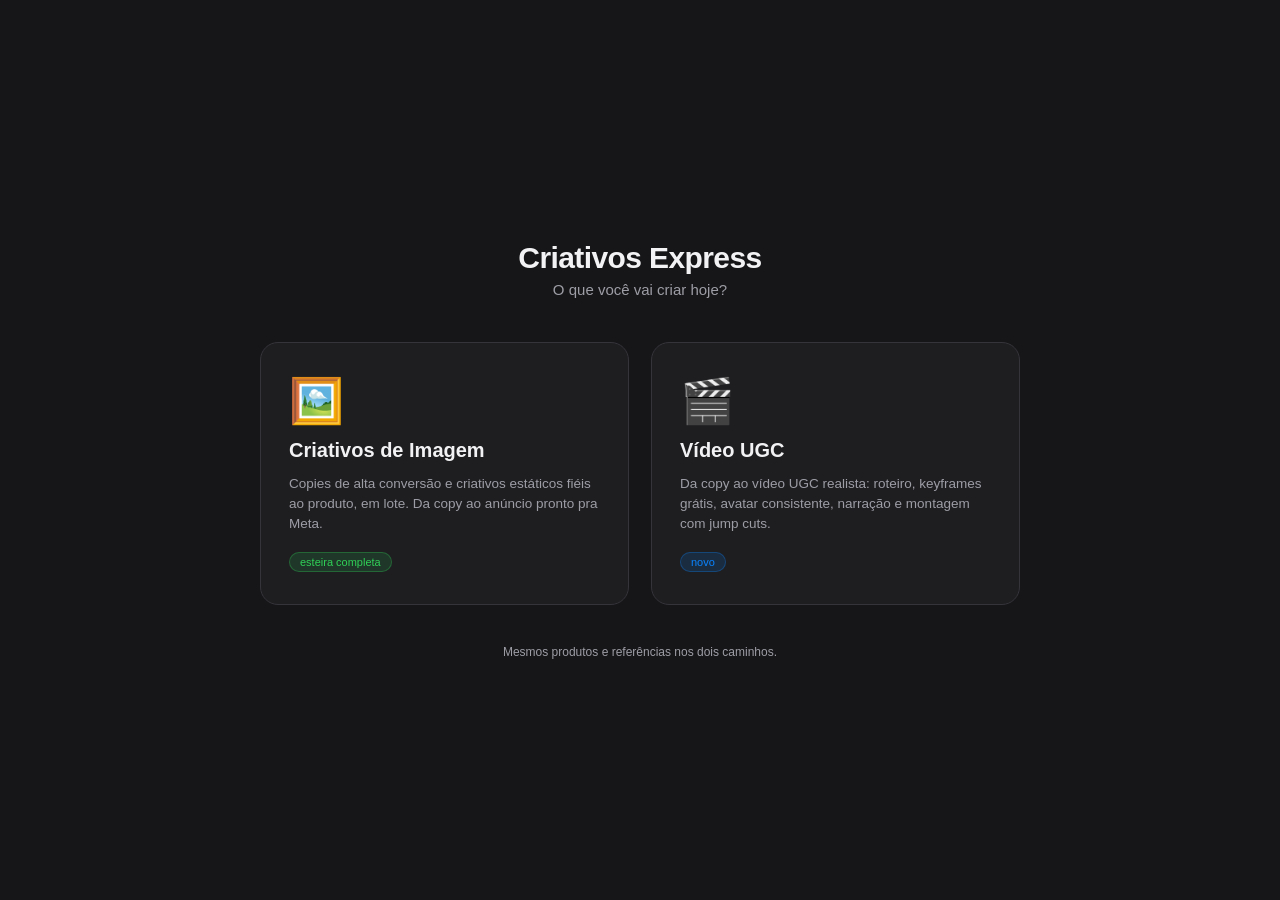
==== app/templates/landing.html @ f89fc7b2 "checkpoint: formatos estaticos WikiHow+Noticia, antes do trabalho de formatos de video" ====
<!DOCTYPE html>
<html lang="pt-BR">
<head>
<meta charset="UTF-8">
<meta name="viewport" content="width=device-width, initial-scale=1.0">
<title>Criativos Express</title>
<style>
  :root { --bg:#161618; --card:#1e1e21; --card2:#26262a; --borda:#34343a; --txt:#f2f2f4; --txt2:#9d9da6; --azul:#0a84ff; --verde:#30d158; }
  * { box-sizing:border-box; margin:0; padding:0; }
  body { background:var(--bg); color:var(--txt); min-height:100vh; display:flex; flex-direction:column;
    align-items:center; justify-content:center; padding:32px;
    font-family:-apple-system,"SF Pro Display","Segoe UI",sans-serif; }
  h1 { font-size:30px; font-weight:600; letter-spacing:-.02em; margin-bottom:6px; }
  .sub { color:var(--txt2); font-size:15px; margin-bottom:44px; }
  .cards { display:grid; grid-template-columns:1fr 1fr; gap:22px; max-width:760px; width:100%; }
  @media (max-width:720px){ .cards{ grid-template-columns:1fr; } }
  .card { background:var(--card); border:1px solid var(--borda); border-radius:18px; padding:32px 28px;
    text-decoration:none; color:inherit; transition:transform .15s, border-color .15s, background .15s;
    display:flex; flex-direction:column; gap:12px; }
  .card:hover { transform:translateY(-4px); border-color:var(--azul); background:var(--card2); }
  .icone { font-size:44px; }
  .card h2 { font-size:20px; font-weight:600; }
  .card p { color:var(--txt2); font-size:13.5px; line-height:1.5; }
  .tag { align-self:flex-start; margin-top:6px; font-size:11px; padding:3px 10px; border-radius:99px;
    background:rgba(48,209,88,.14); color:var(--verde); border:1px solid rgba(48,209,88,.3); }
  .tag.beta { background:rgba(10,132,255,.14); color:var(--azul); border-color:rgba(10,132,255,.3); }
  footer { margin-top:40px; color:var(--txt2); font-size:12px; }
</style>
</head>
<body>
  <h1>Criativos Express</h1>
  <div class="sub">O que você vai criar hoje?</div>
  <div class="cards">
    <a class="card" href="/imagem">
      <div class="icone">🖼️</div>
      <h2>Criativos de Imagem</h2>
      <p>Copies de alta conversão e criativos estáticos fiéis ao produto, em lote. Da copy ao anúncio pronto pra Meta.</p>
      <span class="tag">esteira completa</span>
    </a>
    <a class="card" href="/ugc">
      <div class="icone">🎬</div>
      <h2>Vídeo UGC</h2>
      <p>Da copy ao vídeo UGC realista: roteiro, keyframes grátis, avatar consistente, narração e montagem com jump cuts.</p>
      <span class="tag beta">novo</span>
    </a>
  </div>
  <footer>Mesmos produtos e referências nos dois caminhos.</footer>
</body>
</html>
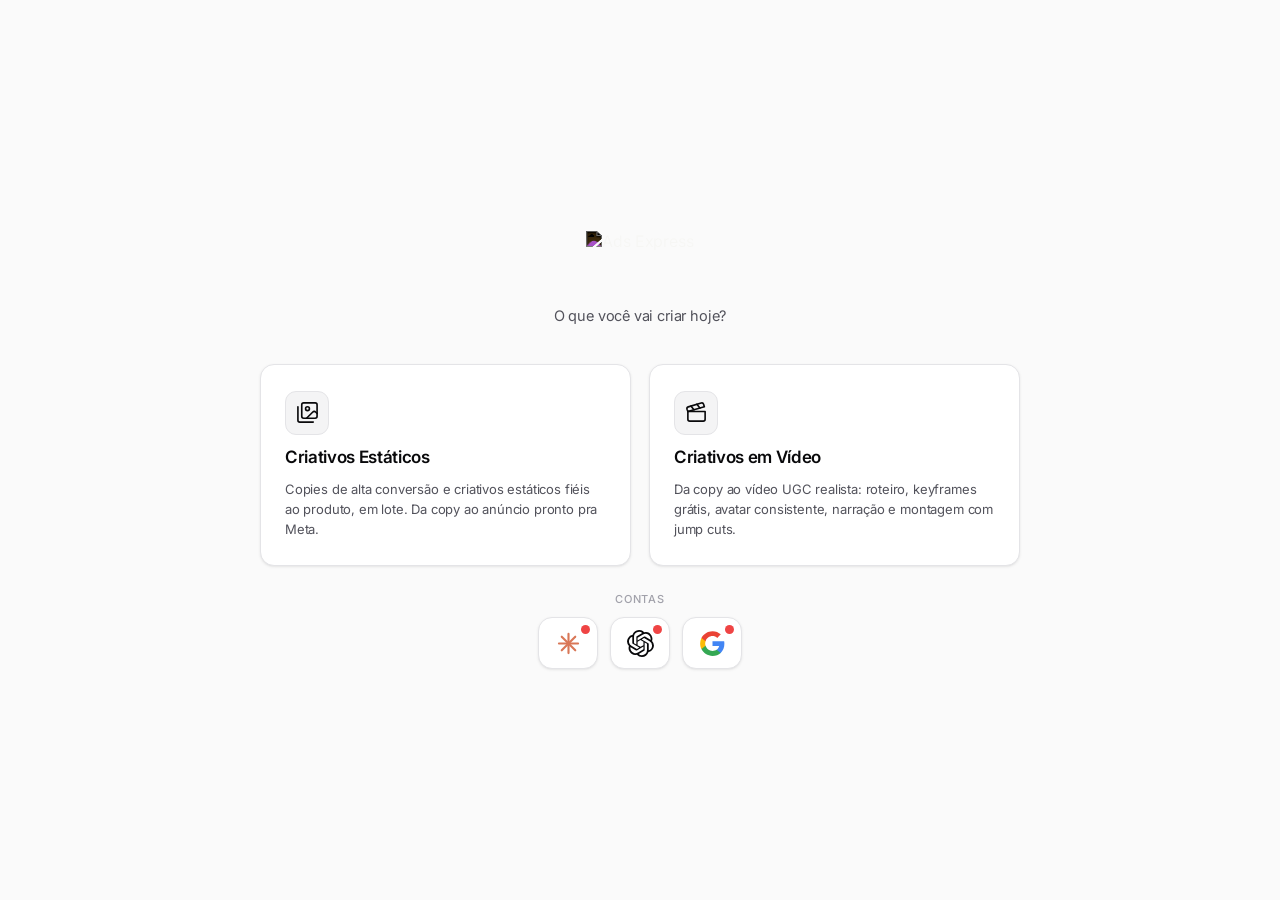
==== commit 9c76e9c1: "Sincroniza mudancas locais: novos formatos de video/estaticos, dados de produtos e assets Prepara o " ====
--- a/app/templates/landing.html
+++ b/app/templates/landing.html
@@ -3,47 +3,294 @@
 <head>
 <meta charset="UTF-8">
 <meta name="viewport" content="width=device-width, initial-scale=1.0">
-<title>Criativos Express</title>
+<title>Ads Express</title>
+<link rel="preconnect" href="https://fonts.googleapis.com">
+<link rel="preconnect" href="https://fonts.gstatic.com" crossorigin>
+<link rel="stylesheet" href="https://fonts.googleapis.com/css2?family=Inter:wght@400;500;600;700&display=swap">
 <style>
-  :root { --bg:#161618; --card:#1e1e21; --card2:#26262a; --borda:#34343a; --txt:#f2f2f4; --txt2:#9d9da6; --azul:#0a84ff; --verde:#30d158; }
+  :root {
+    --bg:#fafafa; --card:#ffffff; --card2:#f4f4f5; --border:#e4e4e7;
+    --txt:#09090b; --txt2:#52525b; --txt3:#a1a1aa; --accent:#18181b; --on-accent:#fafafa;
+    --fill:rgba(24,24,27,.05);
+    --shadow:0 1px 3px 0 rgba(9,9,11,.08), 0 1px 2px -1px rgba(9,9,11,.06);
+    --shadow-h:0 10px 30px -8px rgba(9,9,11,.16), 0 3px 8px -3px rgba(9,9,11,.08);
+  }
+  @media (prefers-color-scheme:dark){
+    :root {
+      --bg:#09090b; --card:#18181b; --card2:#1f1f23; --border:#27272a;
+      --txt:#fafafa; --txt2:#a1a1aa; --txt3:#71717a; --accent:#fafafa; --on-accent:#18181b;
+      --fill:rgba(250,250,250,.06);
+      --shadow:0 1px 3px 0 rgba(0,0,0,.4);
+      --shadow-h:0 12px 34px -8px rgba(0,0,0,.65), 0 3px 8px -3px rgba(0,0,0,.5);
+    }
+  }
   * { box-sizing:border-box; margin:0; padding:0; }
-  body { background:var(--bg); color:var(--txt); min-height:100vh; display:flex; flex-direction:column;
-    align-items:center; justify-content:center; padding:32px;
-    font-family:-apple-system,"SF Pro Display","Segoe UI",sans-serif; }
-  h1 { font-size:30px; font-weight:600; letter-spacing:-.02em; margin-bottom:6px; }
-  .sub { color:var(--txt2); font-size:15px; margin-bottom:44px; }
-  .cards { display:grid; grid-template-columns:1fr 1fr; gap:22px; max-width:760px; width:100%; }
+  body {
+    background:var(--bg); color:var(--txt); min-height:100vh;
+    display:flex; flex-direction:column; align-items:center; justify-content:center; padding:32px;
+    font-family:"Inter","Segoe UI Variable Display",-apple-system,BlinkMacSystemFont,"Segoe UI",system-ui,sans-serif;
+    letter-spacing:-.011em; -webkit-font-smoothing:antialiased;
+  }
+  .wordmark { height:62px; width:auto; display:block; margin-bottom:14px; }
+  @media (prefers-color-scheme:light){ .wordmark { filter:invert(1); } }
+  .sub { color:var(--txt2); font-size:14.5px; margin-bottom:40px; }
+  .cards { display:grid; grid-template-columns:1fr 1fr; gap:18px; max-width:760px; width:100%; }
   @media (max-width:720px){ .cards{ grid-template-columns:1fr; } }
-  .card { background:var(--card); border:1px solid var(--borda); border-radius:18px; padding:32px 28px;
-    text-decoration:none; color:inherit; transition:transform .15s, border-color .15s, background .15s;
-    display:flex; flex-direction:column; gap:12px; }
-  .card:hover { transform:translateY(-4px); border-color:var(--azul); background:var(--card2); }
-  .icone { font-size:44px; }
-  .card h2 { font-size:20px; font-weight:600; }
-  .card p { color:var(--txt2); font-size:13.5px; line-height:1.5; }
-  .tag { align-self:flex-start; margin-top:6px; font-size:11px; padding:3px 10px; border-radius:99px;
-    background:rgba(48,209,88,.14); color:var(--verde); border:1px solid rgba(48,209,88,.3); }
-  .tag.beta { background:rgba(10,132,255,.14); color:var(--azul); border-color:rgba(10,132,255,.3); }
-  footer { margin-top:40px; color:var(--txt2); font-size:12px; }
+  .card {
+    background:var(--card); border:1px solid var(--border); border-radius:14px; padding:26px 24px;
+    text-decoration:none; color:inherit; box-shadow:var(--shadow);
+    transition:transform .16s cubic-bezier(.16,1,.3,1), border-color .16s, box-shadow .16s;
+    display:flex; flex-direction:column; gap:12px;
+  }
+  .card:hover { transform:translateY(-2px); border-color:var(--txt3); box-shadow:var(--shadow-h); }
+  .icone {
+    width:44px; height:44px; display:grid; place-items:center; border-radius:11px;
+    background:var(--card2); border:1px solid var(--border); color:var(--txt);
+  }
+  .icone svg { width:23px; height:23px; }
+  .card h2 { font-size:17px; font-weight:600; letter-spacing:-.02em; }
+  .card p { color:var(--txt2); font-size:13px; line-height:1.55; }
+  .tag {
+    align-self:flex-start; margin-top:6px; font-size:11px; font-weight:500;
+    padding:3px 10px; border-radius:999px; background:var(--fill); color:var(--txt2);
+    border:1px solid var(--border);
+  }
+  .tag.beta { background:var(--accent); color:var(--on-accent); border-color:transparent; font-weight:600; }
+  footer { margin-top:38px; color:var(--txt3); font-size:12px; }
+
+  /* --- Logins compactos (Claude / ChatGPT / Google) --- */
+  .logins { display:flex; flex-direction:column; align-items:center; gap:11px; margin-top:26px; }
+  .logins-titulo {
+    font-size:11px; font-weight:500; color:var(--txt3);
+    text-transform:uppercase; letter-spacing:.07em;
+  }
+  .login-row { display:flex; gap:12px; }
+  .login-btn {
+    position:relative; width:60px; height:52px; padding:0; display:grid; place-items:center;
+    background:var(--card); border:1px solid var(--border); border-radius:14px; cursor:pointer;
+    box-shadow:var(--shadow);
+    transition:transform .16s cubic-bezier(.16,1,.3,1), border-color .16s, box-shadow .16s;
+  }
+  .login-btn:hover { transform:translateY(-2px); border-color:var(--txt3); box-shadow:var(--shadow-h); }
+  .login-btn svg { width:27px; height:27px; display:block; }
+  .login-dot {
+    position:absolute; top:7px; right:7px; width:9px; height:9px; border-radius:50%;
+    background:var(--txt3); box-shadow:0 0 0 2px var(--card); transition:background .2s;
+  }
+  .login-btn[data-ok="1"] .login-dot { background:#22c55e; }
+  .login-btn[data-ok="0"] .login-dot { background:#ef4444; }
+
+  /* --- Modal (projeto Google Cloud) + toast --- */
+  .modal-overlay {
+    position:fixed; inset:0; z-index:50; display:flex; align-items:center; justify-content:center;
+    padding:20px; background:rgba(0,0,0,.55); backdrop-filter:blur(6px); -webkit-backdrop-filter:blur(6px);
+    animation:fade .18s ease;
+  }
+  .modal-overlay[hidden] { display:none; }
+  @keyframes fade { from{opacity:0} to{opacity:1} }
+  .modal {
+    width:min(420px, 100%); background:var(--card); border:1px solid var(--border);
+    border-radius:16px; padding:24px; box-shadow:var(--shadow-h); text-align:left;
+    animation:pop .22s cubic-bezier(.16,1,.3,1);
+  }
+  @keyframes pop { from{opacity:0; transform:translateY(8px) scale(.98)} to{opacity:1; transform:none} }
+  .modal-ico {
+    width:40px; height:40px; border-radius:11px; background:var(--card2); border:1px solid var(--border);
+    display:grid; place-items:center; margin-bottom:14px; color:var(--txt);
+  }
+  .modal-ico svg { width:22px; height:22px; }
+  .modal h3 { font-size:17px; font-weight:600; letter-spacing:-.02em; margin-bottom:6px; }
+  .modal p { font-size:13px; color:var(--txt2); line-height:1.55; margin-bottom:16px; }
+  .modal p code { font-family:ui-monospace,"Cascadia Code",Consolas,monospace; font-size:12px;
+    background:var(--fill); padding:1px 5px; border-radius:5px; }
+  .modal input {
+    width:100%; background:var(--card2); border:1px solid var(--border); border-radius:10px;
+    padding:11px 13px; color:var(--txt); font:inherit; font-size:14px; outline:none;
+    transition:border-color .15s, box-shadow .15s;
+  }
+  .modal input:focus { border-color:var(--txt3); box-shadow:0 0 0 3px var(--fill); }
+  .modal input::placeholder { color:var(--txt3); }
+  .modal-erro { font-size:12.5px; color:#ef4444; margin-top:8px; }
+  .modal-acoes { display:flex; justify-content:flex-end; gap:9px; margin-top:18px; }
+  .mbtn {
+    appearance:none; border:1px solid transparent; cursor:pointer; font:inherit; font-size:13.5px;
+    font-weight:600; padding:9px 16px; border-radius:10px; background:var(--accent); color:var(--on-accent);
+    transition:transform .14s, opacity .14s;
+  }
+  .mbtn:hover { transform:translateY(-1px); }
+  .mbtn.ghost { background:transparent; border-color:var(--border); color:var(--txt2); font-weight:500; }
+  .mbtn.ghost:hover { color:var(--txt); border-color:var(--txt3); }
+  .toast {
+    position:fixed; left:50%; bottom:26px; transform:translate(-50%,20px); z-index:60;
+    background:var(--card); border:1px solid var(--border); color:var(--txt);
+    padding:11px 18px; border-radius:12px; font-size:13.5px; box-shadow:var(--shadow-h);
+    opacity:0; pointer-events:none; transition:opacity .2s, transform .2s; max-width:80vw;
+  }
+  .toast.show { opacity:1; transform:translate(-50%,0); }
+  .toast[data-ok="0"] { border-color:rgba(239,68,68,.55); }
 </style>
 </head>
 <body>
-  <h1>Criativos Express</h1>
+  <img class="wordmark" src="/static/ads-express.png?v=2" alt="Ads Express">
   <div class="sub">O que você vai criar hoje?</div>
   <div class="cards">
     <a class="card" href="/imagem">
-      <div class="icone">🖼️</div>
-      <h2>Criativos de Imagem</h2>
+      <div class="icone">
+        <svg viewBox="0 0 24 24" fill="none" stroke="currentColor" stroke-width="1.7"
+          stroke-linecap="round" stroke-linejoin="round" aria-hidden="true">
+          <path d="M18 22H4a2 2 0 0 1-2-2V6"/>
+          <path d="m22 13-1.296-1.296a2.41 2.41 0 0 0-3.408 0L11 18"/>
+          <circle cx="12" cy="8" r="2"/>
+          <rect width="16" height="16" x="6" y="2" rx="2"/>
+        </svg>
+      </div>
+      <h2>Criativos Estáticos</h2>
       <p>Copies de alta conversão e criativos estáticos fiéis ao produto, em lote. Da copy ao anúncio pronto pra Meta.</p>
-      <span class="tag">esteira completa</span>
     </a>
     <a class="card" href="/ugc">
-      <div class="icone">🎬</div>
-      <h2>Vídeo UGC</h2>
+      <div class="icone">
+        <svg viewBox="0 0 24 24" fill="none" stroke="currentColor" stroke-width="1.7"
+          stroke-linecap="round" stroke-linejoin="round" aria-hidden="true">
+          <path d="M20.2 6 3 11l-.9-2.4c-.3-1.1.3-2.2 1.3-2.5l13.5-4c1.1-.3 2.2.3 2.5 1.3Z"/>
+          <path d="m6.2 5.3 3.1 3.9"/>
+          <path d="m12.4 3.4 3.1 4"/>
+          <path d="M3 11h18v8a2 2 0 0 1-2 2H5a2 2 0 0 1-2-2Z"/>
+        </svg>
+      </div>
+      <h2>Criativos em Vídeo</h2>
       <p>Da copy ao vídeo UGC realista: roteiro, keyframes grátis, avatar consistente, narração e montagem com jump cuts.</p>
-      <span class="tag beta">novo</span>
     </a>
   </div>
-  <footer>Mesmos produtos e referências nos dois caminhos.</footer>
+
+  <div class="logins">
+    <div class="logins-titulo">Contas</div>
+    <div class="login-row" id="login-row">
+      <button class="login-btn" data-tool="claude" data-ok="0" title="Claude">
+        <span class="login-dot"></span>
+        <svg viewBox="0 0 24 24" fill="none" stroke="#D97757" stroke-width="1.9" stroke-linecap="round" aria-hidden="true">
+          <line x1="12" y1="3.5" x2="12" y2="20.5"/><line x1="3.5" y1="12" x2="20.5" y2="12"/>
+          <line x1="6" y1="6" x2="18" y2="18"/><line x1="18" y1="6" x2="6" y2="18"/>
+        </svg>
+      </button>
+      <button class="login-btn" data-tool="codex" data-ok="0" title="ChatGPT">
+        <span class="login-dot"></span>
+        <svg viewBox="0 0 24 24" fill="currentColor" style="color:var(--txt)" aria-hidden="true">
+          <path d="M22.28 9.82a5.98 5.98 0 0 0-.52-4.91 6.05 6.05 0 0 0-6.51-2.9A6.07 6.07 0 0 0 4.98 4.18a5.98 5.98 0 0 0-4 2.9 6.05 6.05 0 0 0 .74 7.1 5.98 5.98 0 0 0 .51 4.91 6.05 6.05 0 0 0 6.52 2.9A5.98 5.98 0 0 0 13.26 24a6.06 6.06 0 0 0 5.77-4.21 5.99 5.99 0 0 0 4-2.9 6.06 6.06 0 0 0-.75-7.07zm-9.02 12.61a4.48 4.48 0 0 1-2.88-1.04l.14-.08 4.78-2.76a.79.79 0 0 0 .39-.68v-6.74l2.02 1.17a.07.07 0 0 1 .04.05v5.58a4.5 4.5 0 0 1-4.49 4.5zM3.6 18.3a4.47 4.47 0 0 1-.53-3.01l.14.08 4.78 2.76a.77.77 0 0 0 .78 0l5.84-3.37v2.33a.08.08 0 0 1-.03.06L9.74 19.95a4.5 4.5 0 0 1-6.14-1.65zM2.34 7.9a4.49 4.49 0 0 1 2.37-1.98v5.68a.77.77 0 0 0 .39.68l5.81 3.35-2.02 1.17a.08.08 0 0 1-.07 0l-4.83-2.79A4.5 4.5 0 0 1 2.34 7.9zm16.6 3.86-5.84-3.4L15.12 7.2a.08.08 0 0 1 .07 0l4.83 2.79a4.49 4.49 0 0 1-.68 8.1v-5.68a.79.79 0 0 0-.4-.67zm2.01-3.02-.14-.09-4.77-2.78a.78.78 0 0 0-.79 0L9.41 9.23V6.9a.07.07 0 0 1 .03-.06l4.83-2.79a4.5 4.5 0 0 1 6.68 4.66zM8.31 12.86l-2.02-1.16a.08.08 0 0 1-.04-.06V6.07a4.5 4.5 0 0 1 7.38-3.45l-.14.08L8.7 5.46a.79.79 0 0 0-.39.68zm1.1-2.37 2.6-1.5 2.61 1.5v3l-2.6 1.5-2.6-1.5z"/>
+        </svg>
+      </button>
+      <button class="login-btn" data-tool="gcloud" data-ok="0" title="Google Cloud">
+        <span class="login-dot"></span>
+        <svg viewBox="0 0 48 48" aria-hidden="true">
+          <path fill="#4285F4" d="M45.12 24.5c0-1.56-.14-3.06-.4-4.5H24v8.51h11.84c-.51 2.75-2.06 5.08-4.39 6.64v5.52h7.11c4.16-3.83 6.56-9.47 6.56-16.17z"/>
+          <path fill="#34A853" d="M24 46c5.94 0 10.92-1.97 14.56-5.33l-7.11-5.52c-1.97 1.32-4.49 2.1-7.45 2.1-5.73 0-10.58-3.87-12.31-9.07H4.34v5.7C7.96 41.07 15.4 46 24 46z"/>
+          <path fill="#FBBC05" d="M11.69 28.18C11.25 26.86 11 25.45 11 24s.25-2.86.69-4.18v-5.7H4.34C2.85 17.09 2 20.45 2 24s.85 6.91 2.34 9.88l7.35-5.7z"/>
+          <path fill="#EA4335" d="M24 10.75c3.23 0 6.13 1.11 8.41 3.29l6.31-6.31C34.91 4.18 29.93 2 24 2 15.4 2 7.96 6.93 4.34 14.12l7.35 5.7c1.73-5.2 6.58-9.07 12.31-9.07z"/>
+        </svg>
+      </button>
+    </div>
+  </div>
+
+  <div class="modal-overlay" id="veoModal" hidden>
+    <div class="modal" role="dialog" aria-modal="true">
+      <div class="modal-ico">
+        <svg viewBox="0 0 24 24" fill="none" stroke="currentColor" stroke-width="1.7" stroke-linecap="round" stroke-linejoin="round">
+          <path d="M17.5 19a4.5 4.5 0 0 0 .36-8.99A6 6 0 0 0 6.3 9.2 4 4 0 0 0 7 17h10.5Z"/>
+        </svg>
+      </div>
+      <h3>Projeto do Google Cloud</h3>
+      <p>Cole o <b>ID do projeto</b> (o "Código" no console, ex.: <code>project-…</code>). É usado pra gerar vídeo com Veo/Omni.</p>
+      <input id="veoInput" type="text" placeholder="project-xxxxxxxx" autocomplete="off" spellcheck="false">
+      <div class="modal-erro" id="veoErro"></div>
+      <div class="modal-acoes">
+        <button class="mbtn ghost" id="veoCancel">Cancelar</button>
+        <button class="mbtn" id="veoOk">Salvar</button>
+      </div>
+    </div>
+  </div>
+  <div class="toast" id="toast" data-ok="1"></div>
+
+  <script>
+    const NOMES = {claude:"Claude", codex:"ChatGPT", gcloud:"Google Cloud"};
+    let veoOk = true, STATUS = {};   // gcloud também precisa do VEO_PROJECT pro vídeo
+    function estadoDe(tool, st){
+      if(!st) return {ok:false, txt:"verificando…"};
+      if(tool === "gcloud"){
+        if(!st.instalado) return {ok:false, txt:"clique p/ instalar o SDK"};
+        if(!st.conectado) return {ok:false, txt:"clique p/ conectar"};
+        if(!veoOk)        return {ok:false, txt:"clique p/ informar o projeto"};
+        return {ok:true, txt:"conectado"};
+      }
+      if(!st.instalado) return {ok:false, txt:"instale pelo Setup"};
+      if(!st.conectado) return {ok:false, txt:"clique p/ conectar"};
+      return {ok:true, txt:"conectado"};
+    }
+    function pintar(){
+      document.querySelectorAll(".login-btn").forEach(btn => {
+        const tool = btn.dataset.tool, e = estadoDe(tool, STATUS[tool]);
+        btn.dataset.ok = e.ok ? "1" : "0";
+        btn.title = NOMES[tool] + " — " + e.txt;   // hover mostra o detalhe
+      });
+    }
+    async function checarVeo(){
+      try { const r = await fetch("/api/veo_project"); veoOk = !!(await r.json()).veo_project; }
+      catch(e){ veoOk = true; }
+    }
+    async function carregar(){
+      try {
+        await checarVeo();
+        STATUS = await (await fetch("/api/logins")).json();
+        pintar();
+      } catch(e){ /* servidor subindo ainda; tenta de novo no foco */ }
+    }
+    function toast(msg, ok = true){
+      const t = document.getElementById("toast");
+      t.textContent = msg; t.dataset.ok = ok ? "1" : "0"; t.classList.add("show");
+      clearTimeout(t._t); t._t = setTimeout(() => t.classList.remove("show"), 3600);
+    }
+    function abrirVeo(){
+      document.getElementById("veoErro").textContent = "";
+      document.getElementById("veoInput").value = "";
+      document.getElementById("veoModal").hidden = false;
+      setTimeout(() => document.getElementById("veoInput").focus(), 40);
+    }
+    function fecharVeo(){ document.getElementById("veoModal").hidden = true; }
+    async function salvarVeo(){
+      const pid = document.getElementById("veoInput").value.trim();
+      if(!pid){ document.getElementById("veoErro").textContent = "Cole o ID do projeto."; return; }
+      const res = await (await fetch("/api/veo_project", {method:"POST",
+        headers:{"Content-Type":"application/json"}, body: JSON.stringify({veo_project: pid})})).json();
+      if(res.ok){ veoOk = true; fecharVeo(); toast("Projeto salvo — vídeo pronto ✓"); carregar(); }
+      else document.getElementById("veoErro").textContent = res.msg || "Não consegui salvar o projeto.";
+    }
+    function pedirVeoProject(){ abrirVeo(); }   // abre o modal estilizado (não o prompt nativo)
+    document.getElementById("login-row").addEventListener("click", async (ev) => {
+      const btn = ev.target.closest(".login-btn"); if(!btn) return;
+      const tool = btn.dataset.tool, st = STATUS[tool] || {};
+      // gcloud conectado mas sem projeto: pede só o projeto (não re-loga).
+      if(tool === "gcloud" && st.conectado && !veoOk){ await pedirVeoProject(); return; }
+      try {
+        const res = await (await fetch("/api/login/" + tool, {method:"POST"})).json();
+        if(res.msg) toast(res.msg, res.ok !== false);
+        // gcloud recém-conectado sem projeto: já emenda o pedido do VEO_PROJECT.
+        if(tool === "gcloud" && res.ok && res.acao !== "instalar"){
+          setTimeout(async () => { await checarVeo(); if(!veoOk) pedirVeoProject(); }, 8000);
+        }
+      } catch(e){}
+      setTimeout(carregar, 6000);
+    });
+    // Reconsulta quando a janela volta ao foco (usuário terminou o login no browser).
+    // Fiação do modal do projeto Google Cloud.
+    document.getElementById("veoOk").addEventListener("click", salvarVeo);
+    document.getElementById("veoCancel").addEventListener("click", fecharVeo);
+    document.getElementById("veoModal").addEventListener("click", (e) => {
+      if(e.target.id === "veoModal") fecharVeo();   // clicar fora fecha
+    });
+    document.getElementById("veoInput").addEventListener("keydown", (e) => {
+      if(e.key === "Enter") salvarVeo();
+      else if(e.key === "Escape") fecharVeo();
+    });
+    window.addEventListener("focus", carregar);
+    carregar();
+  </script>
 </body>
 </html>
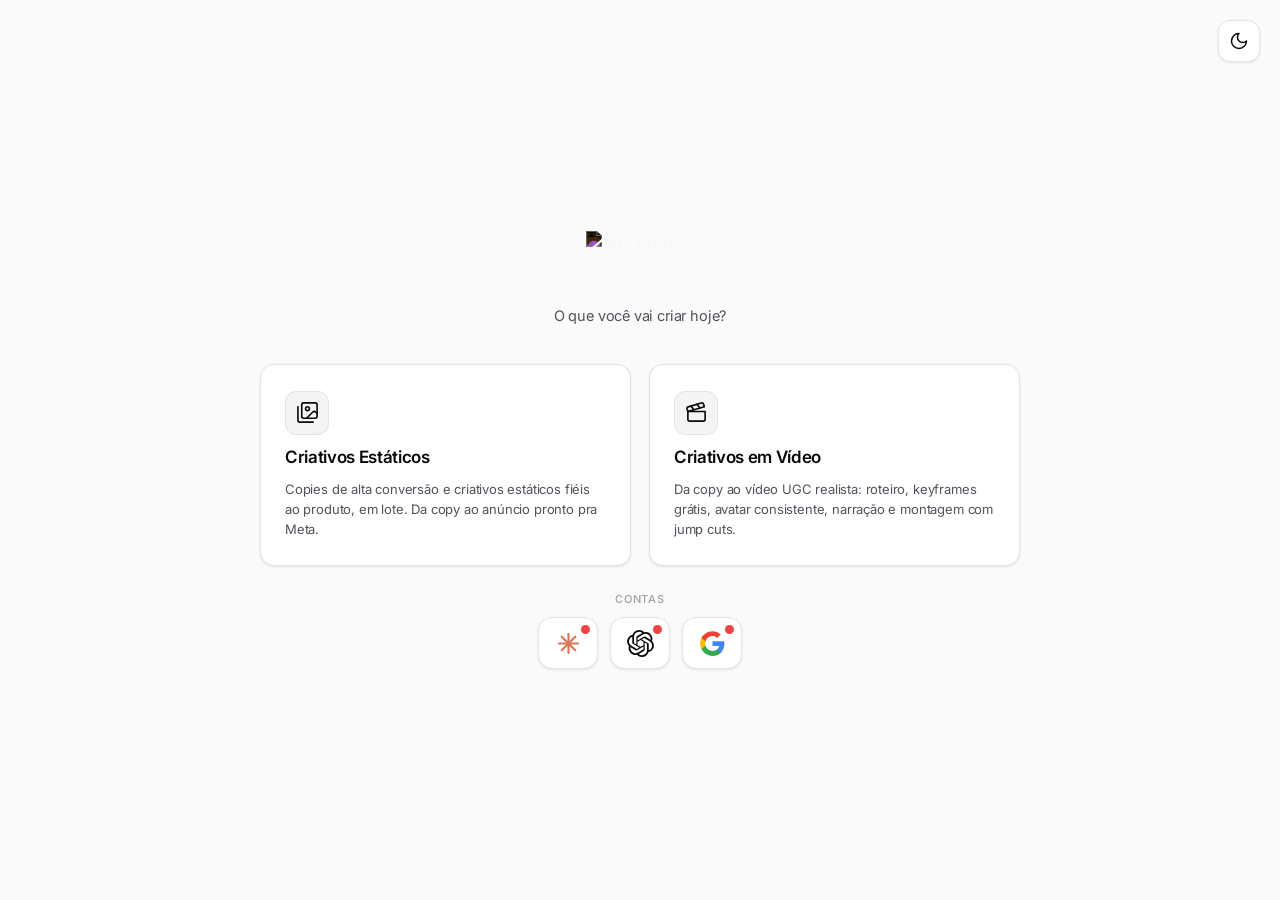
==== commit 25aef3fd: "Mac: corrige fluxo de login (Codex/Google) + toggle dark/light na tela inicial Instalador Mac (first" ====
--- a/app/templates/landing.html
+++ b/app/templates/landing.html
@@ -8,15 +8,26 @@
 <link rel="preconnect" href="https://fonts.gstatic.com" crossorigin>
 <link rel="stylesheet" href="https://fonts.googleapis.com/css2?family=Inter:wght@400;500;600;700&display=swap">
 <style>
-  :root {
+  /* Light é o padrão. Um mixin de vars dark é aplicado em 3 situações:
+     (1) o SO está em dark E o usuário não escolheu nada (:root:not([data-theme]));
+     (2) o usuário escolheu dark no toggle (:root[data-theme="dark"]).
+     :root[data-theme="light"] força light mesmo com o SO em dark. */
+  :root, :root[data-theme="light"] {
     --bg:#fafafa; --card:#ffffff; --card2:#f4f4f5; --border:#e4e4e7;
     --txt:#09090b; --txt2:#52525b; --txt3:#a1a1aa; --accent:#18181b; --on-accent:#fafafa;
     --fill:rgba(24,24,27,.05);
     --shadow:0 1px 3px 0 rgba(9,9,11,.08), 0 1px 2px -1px rgba(9,9,11,.06);
     --shadow-h:0 10px 30px -8px rgba(9,9,11,.16), 0 3px 8px -3px rgba(9,9,11,.08);
   }
+  :root[data-theme="dark"] {
+    --bg:#09090b; --card:#18181b; --card2:#1f1f23; --border:#27272a;
+    --txt:#fafafa; --txt2:#a1a1aa; --txt3:#71717a; --accent:#fafafa; --on-accent:#18181b;
+    --fill:rgba(250,250,250,.06);
+    --shadow:0 1px 3px 0 rgba(0,0,0,.4);
+    --shadow-h:0 12px 34px -8px rgba(0,0,0,.65), 0 3px 8px -3px rgba(0,0,0,.5);
+  }
   @media (prefers-color-scheme:dark){
-    :root {
+    :root:not([data-theme]) {
       --bg:#09090b; --card:#18181b; --card2:#1f1f23; --border:#27272a;
       --txt:#fafafa; --txt2:#a1a1aa; --txt3:#71717a; --accent:#fafafa; --on-accent:#18181b;
       --fill:rgba(250,250,250,.06);
@@ -31,8 +42,10 @@
     font-family:"Inter","Segoe UI Variable Display",-apple-system,BlinkMacSystemFont,"Segoe UI",system-ui,sans-serif;
     letter-spacing:-.011em; -webkit-font-smoothing:antialiased;
   }
-  .wordmark { height:62px; width:auto; display:block; margin-bottom:14px; }
-  @media (prefers-color-scheme:light){ .wordmark { filter:invert(1); } }
+  /* O logo é branco: precisa inverter no light. Segue os mesmos 3 casos das vars. */
+  .wordmark { height:62px; width:auto; display:block; margin-bottom:14px; filter:invert(1); }
+  :root[data-theme="dark"] .wordmark { filter:none; }
+  @media (prefers-color-scheme:dark){ :root:not([data-theme]) .wordmark { filter:none; } }
   .sub { color:var(--txt2); font-size:14.5px; margin-bottom:40px; }
   .cards { display:grid; grid-template-columns:1fr 1fr; gap:18px; max-width:760px; width:100%; }
   @media (max-width:720px){ .cards{ grid-template-columns:1fr; } }
@@ -57,6 +70,26 @@
   }
   .tag.beta { background:var(--accent); color:var(--on-accent); border-color:transparent; font-weight:600; }
   footer { margin-top:38px; color:var(--txt3); font-size:12px; }
+
+  /* --- Toggle dark/light (canto superior direito) --- */
+  .theme-toggle {
+    position:fixed; top:20px; right:20px; z-index:40;
+    width:42px; height:42px; padding:0; display:grid; place-items:center;
+    background:var(--card); border:1px solid var(--border); border-radius:12px; cursor:pointer;
+    color:var(--txt); box-shadow:var(--shadow);
+    transition:transform .16s cubic-bezier(.16,1,.3,1), border-color .16s, box-shadow .16s;
+  }
+  .theme-toggle:hover { transform:translateY(-2px); border-color:var(--txt3); box-shadow:var(--shadow-h); }
+  .theme-toggle svg { width:20px; height:20px; display:block; }
+  /* Mostra o sol no dark (clique = ir p/ light) e a lua no light (clique = ir p/ dark). */
+  .theme-toggle .ico-sun { display:none; }
+  .theme-toggle .ico-moon { display:block; }
+  :root[data-theme="dark"] .theme-toggle .ico-sun { display:block; }
+  :root[data-theme="dark"] .theme-toggle .ico-moon { display:none; }
+  @media (prefers-color-scheme:dark){
+    :root:not([data-theme]) .theme-toggle .ico-sun { display:block; }
+    :root:not([data-theme]) .theme-toggle .ico-moon { display:none; }
+  }
 
   /* --- Logins compactos (Claude / ChatGPT / Google) --- */
   .logins { display:flex; flex-direction:column; align-items:center; gap:11px; margin-top:26px; }
@@ -129,8 +162,25 @@
   .toast.show { opacity:1; transform:translate(-50%,0); }
   .toast[data-ok="0"] { border-color:rgba(239,68,68,.55); }
 </style>
+<script>
+  // Aplica o tema salvo ANTES de pintar, pra não piscar (FOUC). Sem escolha salva,
+  // fica sem data-theme e o CSS segue o SO via prefers-color-scheme.
+  (function(){ try {
+    var t = localStorage.getItem("adsexpress-theme");
+    if(t === "dark" || t === "light") document.documentElement.setAttribute("data-theme", t);
+  } catch(e){} })();
+</script>
 </head>
 <body>
+  <button class="theme-toggle" id="themeToggle" type="button" title="Alternar tema claro/escuro" aria-label="Alternar tema claro/escuro">
+    <svg class="ico-moon" viewBox="0 0 24 24" fill="none" stroke="currentColor" stroke-width="1.8" stroke-linecap="round" stroke-linejoin="round" aria-hidden="true">
+      <path d="M12 3a6 6 0 0 0 9 9 9 9 0 1 1-9-9Z"/>
+    </svg>
+    <svg class="ico-sun" viewBox="0 0 24 24" fill="none" stroke="currentColor" stroke-width="1.8" stroke-linecap="round" stroke-linejoin="round" aria-hidden="true">
+      <circle cx="12" cy="12" r="4"/>
+      <path d="M12 2v2M12 20v2M4.93 4.93l1.41 1.41M17.66 17.66l1.41 1.41M2 12h2M20 12h2M6.34 17.66l-1.41 1.41M19.07 4.93l-1.41 1.41"/>
+    </svg>
+  </button>
   <img class="wordmark" src="/static/ads-express.png?v=2" alt="Ads Express">
   <div class="sub">O que você vai criar hoje?</div>
   <div class="cards">
@@ -210,6 +260,21 @@
   <div class="toast" id="toast" data-ok="1"></div>
 
   <script>
+    // --- Toggle de tema (claro/escuro) — só nesta tela inicial ---
+    (function(){
+      const root = document.documentElement;
+      function temaAtual(){
+        const set = root.getAttribute("data-theme");
+        if(set) return set;   // escolha explícita do usuário
+        return window.matchMedia("(prefers-color-scheme:dark)").matches ? "dark" : "light";
+      }
+      document.getElementById("themeToggle").addEventListener("click", () => {
+        const novo = temaAtual() === "dark" ? "light" : "dark";
+        root.setAttribute("data-theme", novo);
+        try { localStorage.setItem("adsexpress-theme", novo); } catch(e){}
+      });
+    })();
+
     const NOMES = {claude:"Claude", codex:"ChatGPT", gcloud:"Google Cloud"};
     let veoOk = true, STATUS = {};   // gcloud também precisa do VEO_PROJECT pro vídeo
     function estadoDe(tool, st){
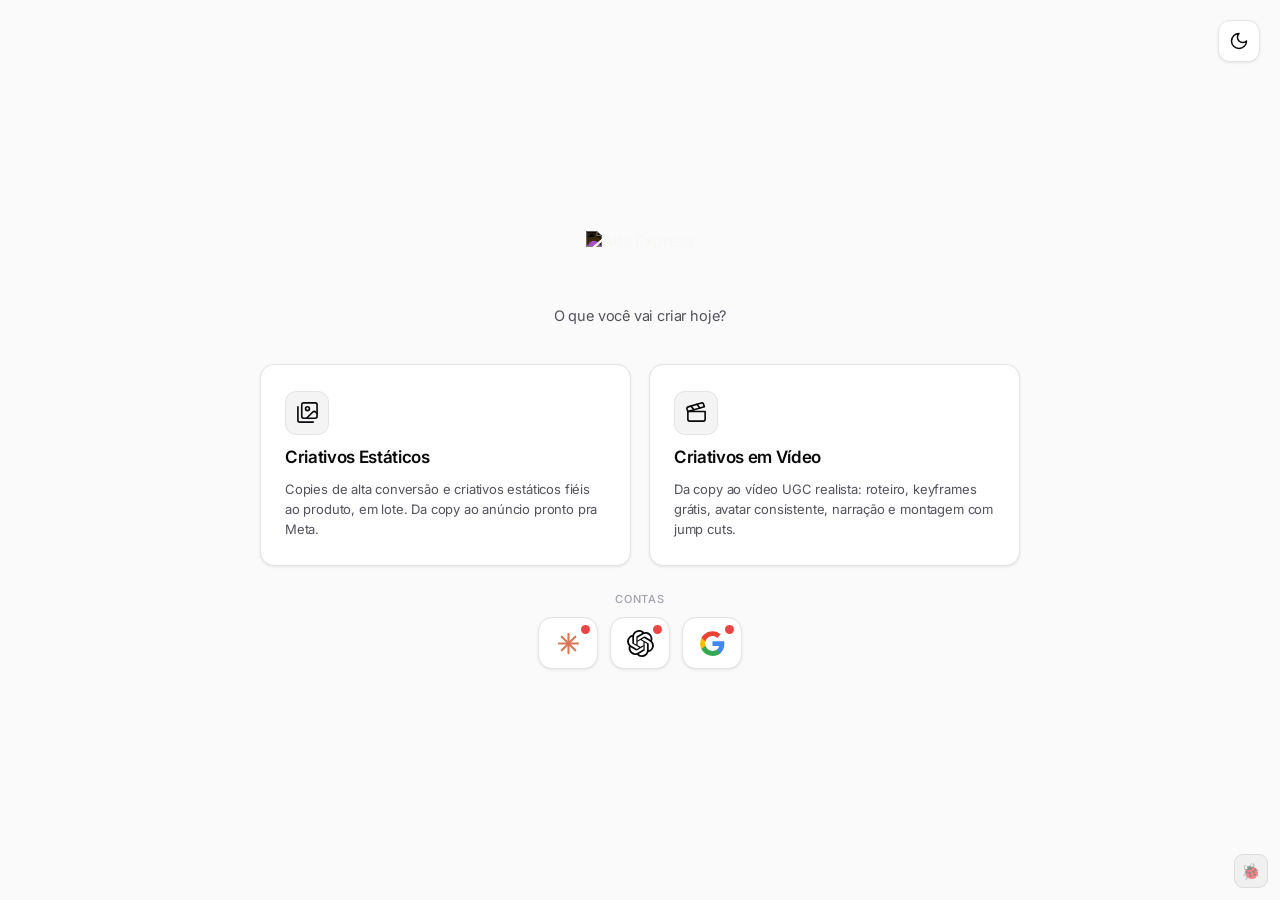
==== commit 4c27842b: "Console de diagnostico embutido (/console) — depurar sem terminal no Mac Captura logs, exceptions na" ====
--- a/app/templates/landing.html
+++ b/app/templates/landing.html
@@ -258,6 +258,7 @@
     </div>
   </div>
   <div class="toast" id="toast" data-ok="1"></div>
+  <a href="/console" title="Console de diagnóstico" style="position:fixed;right:12px;bottom:12px;z-index:9999;width:34px;height:34px;display:grid;place-items:center;border-radius:9px;border:1px solid rgba(128,128,128,.35);background:rgba(128,128,128,.14);color:inherit;text-decoration:none;font-size:16px;opacity:.55;">🐞</a>
 
   <script>
     // --- Toggle de tema (claro/escuro) — só nesta tela inicial ---
